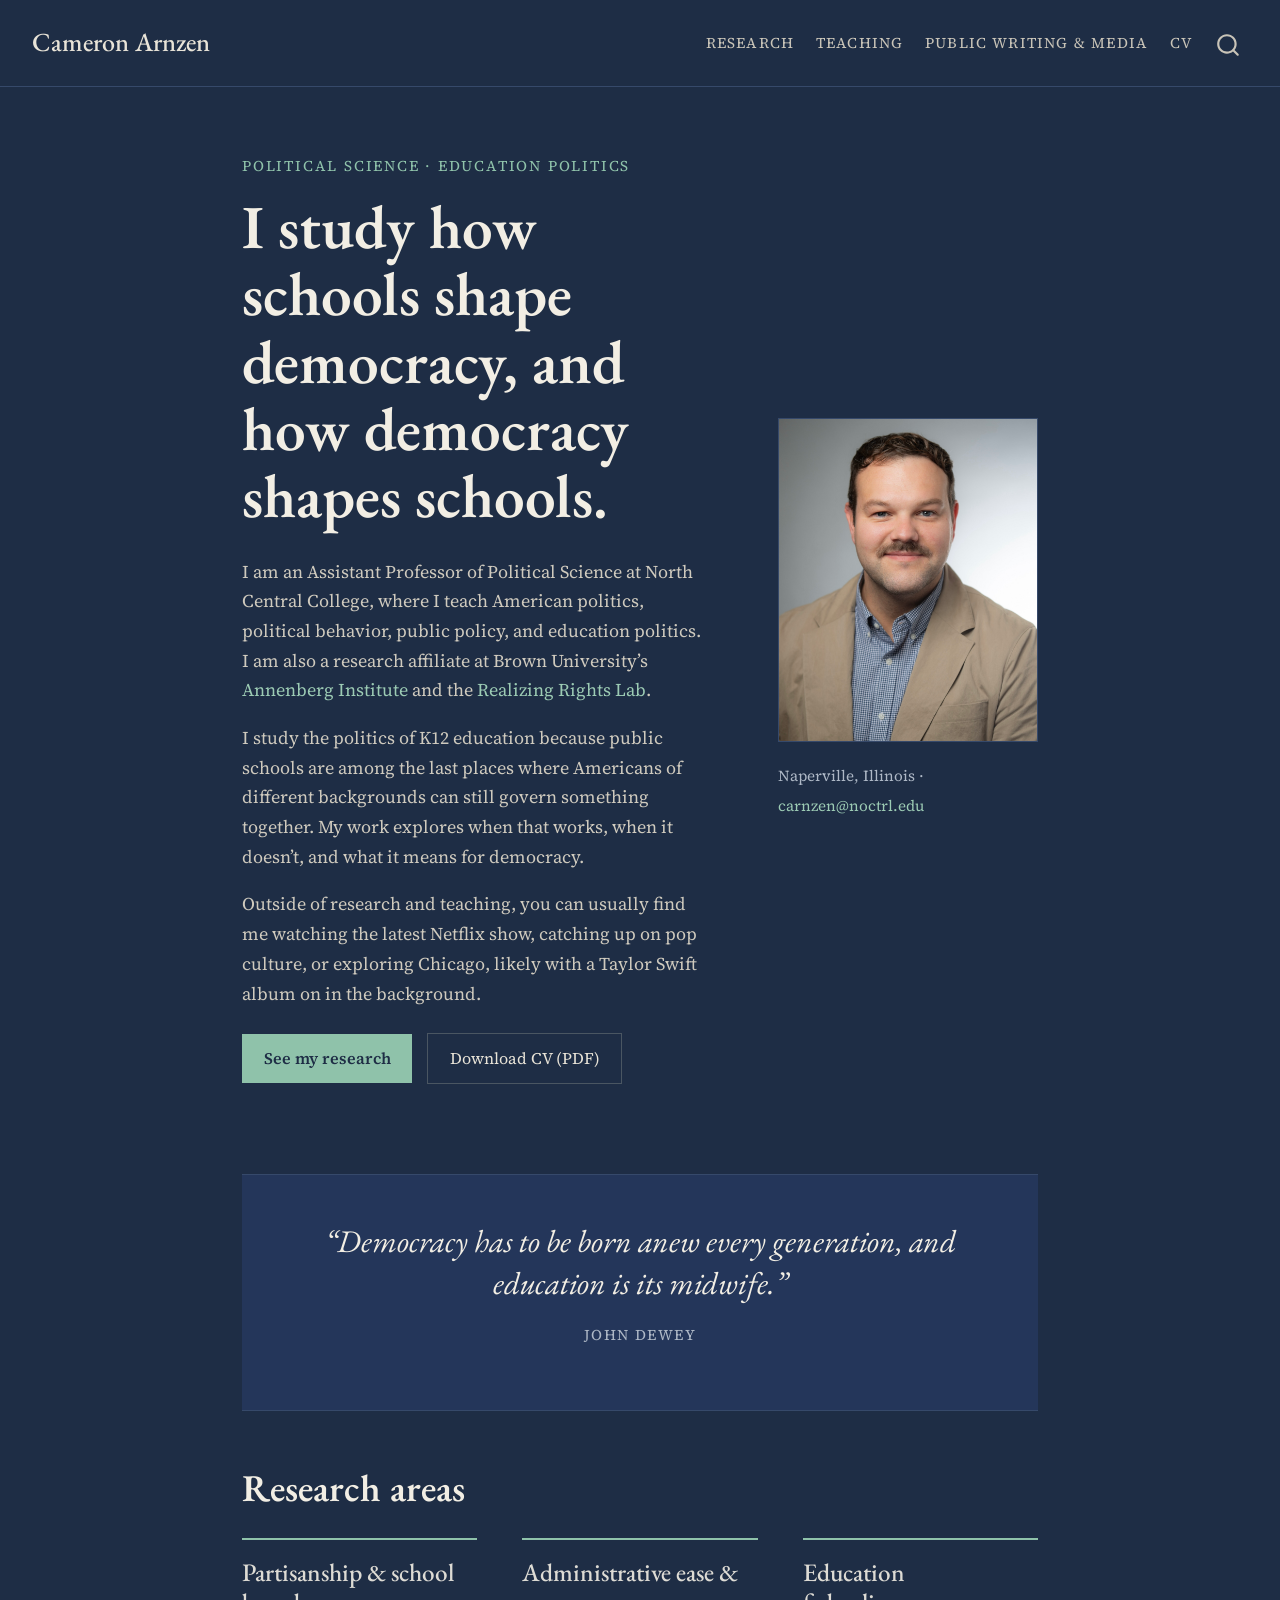
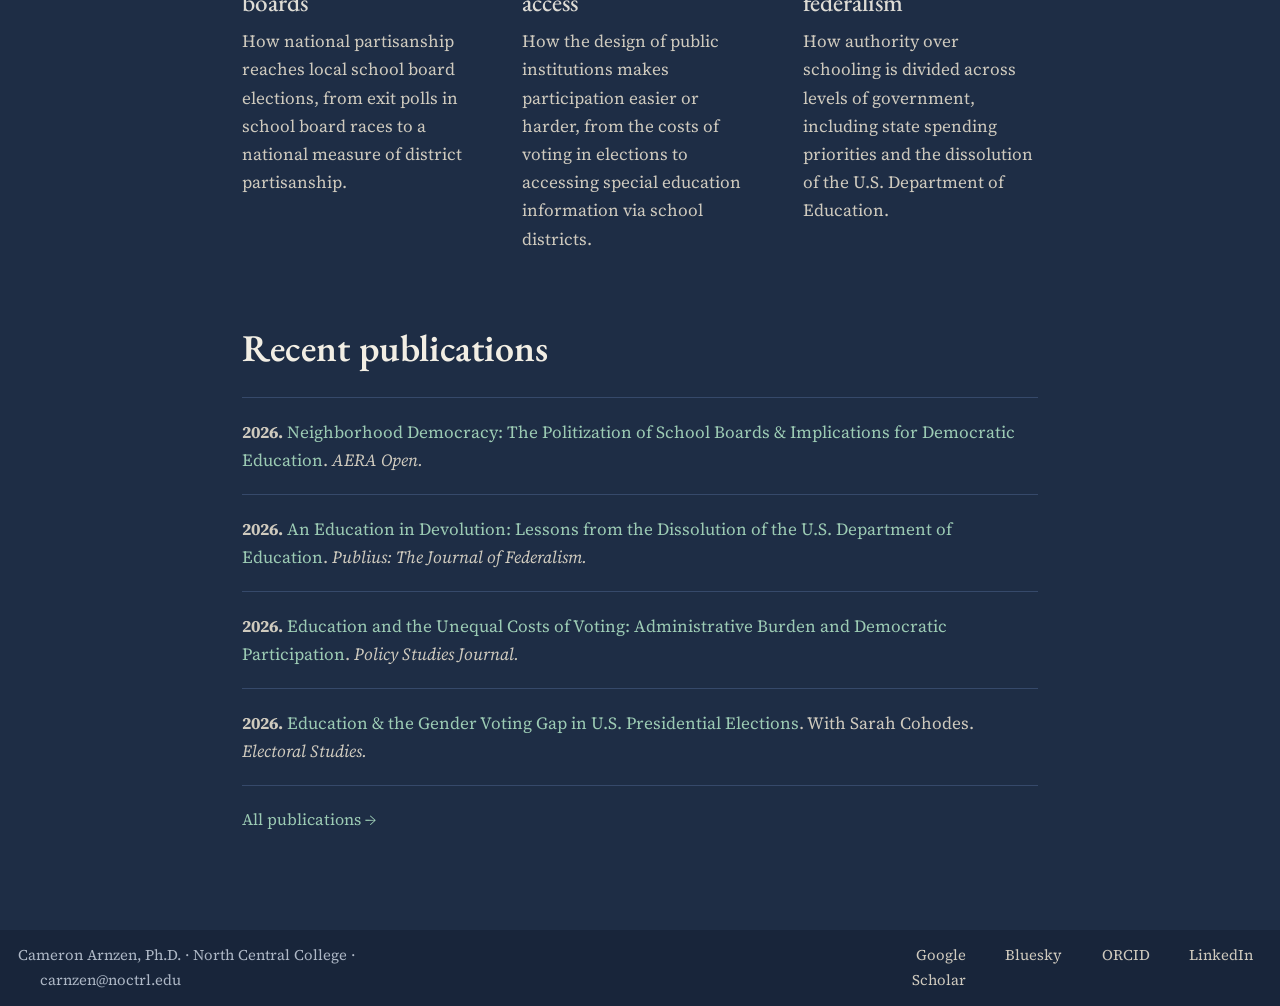
==== docs/index.html @ 10135591 "Initial commit" ====
<!DOCTYPE html>
<html xmlns="http://www.w3.org/1999/xhtml" lang="en" xml:lang="en"><head>

<meta charset="utf-8">
<meta name="generator" content="quarto-1.10.20">

<meta name="viewport" content="width=device-width, initial-scale=1.0, user-scalable=yes">


<title>Cameron Arnzen</title>
<style>
/* Default styles provided by pandoc.
** See https://pandoc.org/MANUAL.html#variables-for-html for config info.
*/
span.smallcaps{font-variant: small-caps;}
div.columns{display: flex; gap: 1.5em;}
div.column{flex: auto;}
@media screen {
div.columns{gap: min(4vw, 1.5em);}
div.column{overflow-x: auto;}
}
div.hanging-indent{margin-left: 1.5em; text-indent: -1.5em;}
ul.task-list{list-style: none;}
ul.task-list li input[type="checkbox"] {
  width: 0.8em;
  margin: 0 0.8em 0.2em -1em; /* quarto-specific, see https://github.com/quarto-dev/quarto-cli/issues/4556 */ 
  vertical-align: middle;
}
</style>


<script src="site_libs/quarto-nav/quarto-nav.js"></script>
<script src="site_libs/quarto-nav/headroom.min.js"></script>
<script src="site_libs/clipboard/clipboard.min.js"></script>
<script src="site_libs/quarto-search/autocomplete.umd.js"></script>
<script src="site_libs/quarto-search/fuse.min.js"></script>
<script src="site_libs/quarto-search/quarto-search.js"></script>
<meta name="quarto:offset" content="./">
<link href="./images/headshot.jpg" rel="icon" type="image/jpeg">
<script src="site_libs/quarto-html/quarto.js" type="module"></script>
<script src="site_libs/quarto-html/tabsets/tabsets.js" type="module"></script>
<script src="site_libs/quarto-html/popper.min.js"></script>
<script src="site_libs/quarto-html/tippy.umd.min.js"></script>
<script src="site_libs/quarto-html/anchor.min.js"></script>
<link href="site_libs/quarto-html/tippy.css" rel="stylesheet">
<link href="site_libs/quarto-html/quarto-syntax-highlighting-dark-0ae969d3293726db143f6e9eb89af930.css" rel="stylesheet" id="quarto-text-highlighting-styles">
<script src="site_libs/bootstrap/bootstrap.min.js"></script>
<link href="site_libs/bootstrap/bootstrap-icons.css" rel="stylesheet">
<link href="site_libs/bootstrap/bootstrap-71e6b22a8b577e23b99457ff74e073c6.min.css" rel="stylesheet" append-hash="true" id="quarto-bootstrap" data-mode="dark">
<script id="quarto-search-options" type="application/json">{
  "location": "navbar",
  "copy-button": false,
  "collapse-after": 3,
  "panel-placement": "end",
  "type": "overlay",
  "limit": 50,
  "keyboard-shortcut": [
    "f",
    "/",
    "s"
  ],
  "show-item-context": false,
  "language": {
    "search-no-results-text": "No results",
    "search-matching-documents-text": "matching documents",
    "search-copy-link-title": "Copy link to search",
    "search-hide-matches-text": "Hide additional matches",
    "search-more-match-text": "more match in this document",
    "search-more-matches-text": "more matches in this document",
    "search-clear-button-title": "Clear",
    "search-text-placeholder": "",
    "search-detached-cancel-button-title": "Cancel",
    "search-submit-button-title": "Submit",
    "search-label": "Search"
  }
}</script>
<style>html{ scroll-behavior: smooth; }</style>


</head>

<body class="nav-fixed fullcontent quarto-light">

<div id="quarto-search-results"></div>
  <header id="quarto-header" class="headroom fixed-top">
    <nav class="navbar navbar-expand-lg " data-bs-theme="dark">
      <div class="navbar-container container-fluid">
      <div class="navbar-brand-container mx-auto">
    <a class="navbar-brand" href="./index.html">
    <span class="navbar-title">Cameron Arnzen</span>
    </a>
  </div>
            <div id="quarto-search" class="" title="Search"></div>
          <button class="navbar-toggler" type="button" data-bs-toggle="collapse" data-bs-target="#navbarCollapse" aria-controls="navbarCollapse" role="menu" aria-expanded="false" aria-label="Toggle navigation" onclick="if (window.quartoToggleHeadroom) { window.quartoToggleHeadroom(); }">
  <span class="navbar-toggler-icon"></span>
</button>
          <div class="collapse navbar-collapse" id="navbarCollapse">
            <ul class="navbar-nav navbar-nav-scroll ms-auto">
  <li class="nav-item">
    <a class="nav-link" href="./research.html"> 
<span class="menu-text">Research</span></a>
  </li>  
  <li class="nav-item">
    <a class="nav-link" href="./teaching.html"> 
<span class="menu-text">Teaching</span></a>
  </li>  
  <li class="nav-item">
    <a class="nav-link" href="./media.html"> 
<span class="menu-text">Public Writing &amp; Media</span></a>
  </li>  
  <li class="nav-item">
    <a class="nav-link" href="./files/arnzen-cv.pdf" target="_blank"> 
<span class="menu-text">CV</span></a>
  </li>  
</ul>
          </div> <!-- /navcollapse -->
            <div class="quarto-navbar-tools">
</div>
      </div> <!-- /container-fluid -->
    </nav>
</header>
<!-- content -->
<div id="quarto-content" class="quarto-container page-columns page-rows-contents page-layout-article page-navbar">
<!-- sidebar -->
<!-- margin-sidebar -->
    
<!-- main -->
<main class="content" id="quarto-document-content"><header id="title-block-header" class="quarto-title-block"></header>




<div class="hero">
<div class="hero-text">
<div class="eyebrow">
<p>Political Science · Education Politics</p>
</div>
<section id="i-study-how-schools-shape-democracy-and-how-democracy-shapes-schools." class="level1 unnumbered unlisted">
<h1 class="unnumbered unlisted">I study how schools shape democracy, and how democracy shapes schools.</h1>
<p>I am an Assistant Professor of Political Science at North Central College, where I teach American politics, political behavior, public policy, and education politics. I am also a research affiliate at Brown University’s <a href="https://annenberg.brown.edu/">Annenberg Institute</a> and the <a href="https://home.watson.brown.edu/research/research-policy-labs/realizing-rights-lab">Realizing Rights Lab</a>.</p>
<p>I study the politics of K12 education because public schools are among the last places where Americans of different backgrounds can still govern something together. My work explores when that works, when it doesn’t, and what it means for democracy.</p>
<p>Outside of research and teaching, you can usually find me watching the latest Netflix show, catching up on pop culture, or exploring Chicago, likely with a Taylor Swift album on in the background.</p>
<p><a href="./research.html" class="btn-accent">See my research</a> <a href="files/arnzen-cv.pdf" class="btn-outline">Download CV (PDF)</a></p>
</section>
</div>
<div class="hero-photo">
<p><img src="images/headshot.jpg" class="img-fluid" alt="Cameron Arnzen"></p>
<p><span class="muted" style="font-size: 0.85rem">Naperville, Illinois · <a href="mailto:carnzen@noctrl.edu">carnzen@noctrl.edu</a></span></p>
</div>
</div>
<div class="quote-band">
<p><span class="quote">“Democracy has to be born anew every generation, and education is its midwife.”</span></p>
<p><span class="attribution">John Dewey</span></p>
</div>
<section id="research-areas" class="level2">
<h2 class="anchored" data-anchor-id="research-areas">Research areas</h2>
<div class="areas">
<section id="partisanship-school-boards" class="level3 area">
<h3 class="anchored" data-anchor-id="partisanship-school-boards">Partisanship &amp; school boards</h3>
<p>How national partisanship reaches local school board elections, from exit polls in school board races to a national measure of district partisanship.</p>
</section>
<section id="administrative-ease-access" class="level3 area">
<h3 class="anchored" data-anchor-id="administrative-ease-access">Administrative ease &amp; access</h3>
<p>How the design of public institutions makes participation easier or harder, from the costs of voting in elections to accessing special education information via school districts.</p>
</section>
<section id="education-federalism" class="level3 area">
<h3 class="anchored" data-anchor-id="education-federalism">Education federalism</h3>
<p>How authority over schooling is divided across levels of government, including state spending priorities and the dissolution of the U.S. Department of Education.</p>
</section>
</div>
</section>
<section id="recent-publications" class="level2">
<h2 class="anchored" data-anchor-id="recent-publications">Recent publications</h2>
<div class="pub-list">
<ul>
<li><strong>2026.</strong> <a href="https://academic.oup.com/publius/article-abstract/56/3/690/8710125">Neighborhood Democracy: The Politization of School Boards &amp; Implications for Democratic Education</a>. <em>AERA Open.</em></li>
<li><strong>2026.</strong> <a href="https://academic.oup.com/publius/article-abstract/56/3/690/8710125">An Education in Devolution: Lessons from the Dissolution of the U.S. Department of Education</a>. <em>Publius: The Journal of Federalism.</em></li>
<li><strong>2026.</strong> <a href="https://onlinelibrary.wiley.com/doi/abs/10.1111/psj.70106">Education and the Unequal Costs of Voting: Administrative Burden and Democratic Participation</a>. <em>Policy Studies Journal.</em></li>
<li><strong>2026.</strong> <a href="https://www.sciencedirect.com/science/article/pii/S0261379426000703">Education &amp; the Gender Voting Gap in U.S. Presidential Elections</a>. With Sarah Cohodes. <em>Electoral Studies.</em></li>
</ul>
</div>
<p><a href="./research.html" class="see-all">All publications →</a></p>


</section>

</main> <!-- /main -->
<script id="quarto-html-after-body" type="application/javascript">
  window.document.addEventListener("DOMContentLoaded", function (event) {
    const icon = "";
    const anchorJS = new window.AnchorJS();
    anchorJS.options = {
      placement: 'right',
      icon: icon
    };
    anchorJS.add('.anchored');
    const isCodeAnnotation = (el) => {
      for (const clz of el.classList) {
        if (clz.startsWith('code-annotation-')) {                     
          return true;
        }
      }
      return false;
    }
    const onCopySuccess = function(e) {
      // button target
      const button = e.trigger;
      // don't keep focus
      button.blur();
      // flash "checked"
      button.classList.add('code-copy-button-checked');
      var currentTitle = button.getAttribute("title");
      button.setAttribute("title", "Copied!");
      let tooltip;
      if (window.bootstrap) {
        button.setAttribute("data-bs-toggle", "tooltip");
        button.setAttribute("data-bs-placement", "left");
        button.setAttribute("data-bs-title", "Copied!");
        tooltip = new bootstrap.Tooltip(button, 
          { trigger: "manual", 
            customClass: "code-copy-button-tooltip",
            offset: [0, -8]});
        tooltip.show();    
      }
      setTimeout(function() {
        if (tooltip) {
          tooltip.hide();
          button.removeAttribute("data-bs-title");
          button.removeAttribute("data-bs-toggle");
          button.removeAttribute("data-bs-placement");
        }
        button.setAttribute("title", currentTitle);
        button.classList.remove('code-copy-button-checked');
      }, 1000);
      // clear code selection
      e.clearSelection();
    }
    const getTextToCopy = function(trigger) {
      const outerScaffold = trigger.parentElement.cloneNode(true);
      const codeEl = outerScaffold.querySelector('code');
      for (const childEl of codeEl.children) {
        if (isCodeAnnotation(childEl)) {
          childEl.remove();
        }
      }
      return codeEl.innerText;
    }
    const clipboard = new window.ClipboardJS('.code-copy-button:not([data-in-quarto-modal])', {
      text: getTextToCopy
    });
    clipboard.on('success', onCopySuccess);
    if (window.document.getElementById('quarto-embedded-source-code-modal')) {
      const clipboardModal = new window.ClipboardJS('.code-copy-button[data-in-quarto-modal]', {
        text: getTextToCopy,
        container: window.document.getElementById('quarto-embedded-source-code-modal')
      });
      clipboardModal.on('success', onCopySuccess);
    }
      var localhostRegex = new RegExp(/^(?:http|https):\/\/localhost\:?[0-9]*\//);
      var mailtoRegex = new RegExp(/^mailto:/);
        var filterRegex = new RegExp("https:\/\/www\.cameronarnzen\.com");
      var isInternal = (href) => {
          return filterRegex.test(href) || localhostRegex.test(href) || mailtoRegex.test(href);
      }
      // Inspect non-navigation links and adorn them if external
     var links = window.document.querySelectorAll('a[href]:not(.nav-link):not(.navbar-brand):not(.toc-action):not(.sidebar-link):not(.sidebar-item-toggle):not(.pagination-link):not(.no-external):not([aria-hidden]):not(.dropdown-item):not(.quarto-navigation-tool):not(.about-link)');
      for (var i=0; i<links.length; i++) {
        const link = links[i];
        if (!isInternal(link.href)) {
          // undo the damage that might have been done by quarto-nav.js in the case of
          // links that we want to consider external
          if (link.dataset.originalHref !== undefined) {
            link.href = link.dataset.originalHref;
          }
            // target, if specified
            link.setAttribute("target", "_blank");
            if (link.getAttribute("rel") === null) {
              link.setAttribute("rel", "noopener");
            }
        }
      }
    function tippyHover(el, contentFn, onTriggerFn, onUntriggerFn) {
      const config = {
        allowHTML: true,
        maxWidth: 500,
        delay: 100,
        arrow: false,
        appendTo: function(el) {
            return el.parentElement;
        },
        interactive: true,
        interactiveBorder: 10,
        theme: 'quarto',
        placement: 'bottom-start',
      };
      if (contentFn) {
        config.content = contentFn;
      }
      if (onTriggerFn) {
        config.onTrigger = onTriggerFn;
      }
      if (onUntriggerFn) {
        config.onUntrigger = onUntriggerFn;
      }
      window.tippy(el, config); 
    }
    const noterefs = window.document.querySelectorAll('a[role="doc-noteref"]');
    for (var i=0; i<noterefs.length; i++) {
      const ref = noterefs[i];
      tippyHover(ref, function() {
        // use id or data attribute instead here
        let href = ref.getAttribute('data-footnote-href') || ref.getAttribute('href');
        try { href = new URL(href).hash; } catch {}
        const id = href.replace(/^#\/?/, "");
        const note = window.document.getElementById(id);
        if (note) {
          return note.innerHTML;
        } else {
          return "";
        }
      });
    }
    const xrefs = window.document.querySelectorAll('a.quarto-xref');
    const processXRef = (id, note) => {
      // Strip column container classes
      const stripColumnClz = (el) => {
        el.classList.remove("page-full", "page-columns");
        if (el.children) {
          for (const child of el.children) {
            stripColumnClz(child);
          }
        }
      }
      stripColumnClz(note)
      if (id === null || id.startsWith('sec-')) {
        // Special case sections, only their first couple elements
        const container = document.createElement("div");
        if (note.children && note.children.length > 2) {
          container.appendChild(note.children[0].cloneNode(true));
          for (let i = 1; i < note.children.length; i++) {
            const child = note.children[i];
            if (child.tagName === "P" && child.innerText === "") {
              continue;
            } else {
              container.appendChild(child.cloneNode(true));
              break;
            }
          }
          if (window.Quarto?.typesetMath) {
            window.Quarto.typesetMath(container);
          }
          return container.innerHTML
        } else {
          if (window.Quarto?.typesetMath) {
            window.Quarto.typesetMath(note);
          }
          return note.innerHTML;
        }
      } else {
        // Remove any anchor links if they are present
        const anchorLink = note.querySelector('a.anchorjs-link');
        if (anchorLink) {
          anchorLink.remove();
        }
        if (window.Quarto?.typesetMath) {
          window.Quarto.typesetMath(note);
        }
        if (note.classList.contains("callout")) {
          return note.outerHTML;
        } else {
          return note.innerHTML;
        }
      }
    }
    for (var i=0; i<xrefs.length; i++) {
      const xref = xrefs[i];
      tippyHover(xref, undefined, function(instance) {
        instance.disable();
        let url = xref.getAttribute('href');
        let hash = undefined; 
        if (url.startsWith('#')) {
          hash = url;
        } else {
          try { hash = new URL(url).hash; } catch {}
        }
        if (hash) {
          const id = hash.replace(/^#\/?/, "");
          const note = window.document.getElementById(id);
          if (note !== null) {
            try {
              const html = processXRef(id, note.cloneNode(true));
              instance.setContent(html);
            } finally {
              instance.enable();
              instance.show();
            }
          } else {
            // See if we can fetch this
            fetch(url.split('#')[0])
            .then(res => res.text())
            .then(html => {
              const parser = new DOMParser();
              const htmlDoc = parser.parseFromString(html, "text/html");
              const note = htmlDoc.getElementById(id);
              if (note !== null) {
                const html = processXRef(id, note);
                instance.setContent(html);
              } 
            }).finally(() => {
              instance.enable();
              instance.show();
            });
          }
        } else {
          // See if we can fetch a full url (with no hash to target)
          // This is a special case and we should probably do some content thinning / targeting
          fetch(url)
          .then(res => res.text())
          .then(html => {
            const parser = new DOMParser();
            const htmlDoc = parser.parseFromString(html, "text/html");
            const note = htmlDoc.querySelector('main.content');
            if (note !== null) {
              // This should only happen for chapter cross references
              // (since there is no id in the URL)
              // remove the first header
              if (note.children.length > 0 && note.children[0].tagName === "HEADER") {
                note.children[0].remove();
              }
              const html = processXRef(null, note);
              instance.setContent(html);
            } 
          }).finally(() => {
            instance.enable();
            instance.show();
          });
        }
      }, function(instance) {
      });
    }
        let selectedAnnoteEl;
        const selectorForAnnotation = ( cell, annotation) => {
          let cellAttr = 'data-code-cell="' + cell + '"';
          let lineAttr = 'data-code-annotation="' +  annotation + '"';
          const selector = 'span[' + cellAttr + '][' + lineAttr + ']';
          return selector;
        }
        const selectCodeLines = (annoteEl) => {
          const doc = window.document;
          const targetCell = annoteEl.getAttribute("data-target-cell");
          const targetAnnotation = annoteEl.getAttribute("data-target-annotation");
          const annoteSpan = window.document.querySelector(selectorForAnnotation(targetCell, targetAnnotation));
          const lines = annoteSpan.getAttribute("data-code-lines").split(",");
          const lineIds = lines.map((line) => {
            return targetCell + "-" + line;
          })
          let top = null;
          let height = null;
          let parent = null;
          if (lineIds.length > 0) {
              //compute the position of the single el (top and bottom and make a div)
              const el = window.document.getElementById(lineIds[0]);
              top = el.offsetTop;
              height = el.offsetHeight;
              parent = el.parentElement.parentElement;
            if (lineIds.length > 1) {
              const lastEl = window.document.getElementById(lineIds[lineIds.length - 1]);
              const bottom = lastEl.offsetTop + lastEl.offsetHeight;
              height = bottom - top;
            }
            if (top !== null && height !== null && parent !== null) {
              // cook up a div (if necessary) and position it 
              let div = window.document.getElementById("code-annotation-line-highlight");
              if (div === null) {
                div = window.document.createElement("div");
                div.setAttribute("id", "code-annotation-line-highlight");
                div.style.position = 'absolute';
                parent.appendChild(div);
              }
              div.style.top = top - 2 + "px";
              div.style.height = height + 4 + "px";
              div.style.left = 0;
              let gutterDiv = window.document.getElementById("code-annotation-line-highlight-gutter");
              if (gutterDiv === null) {
                gutterDiv = window.document.createElement("div");
                gutterDiv.setAttribute("id", "code-annotation-line-highlight-gutter");
                gutterDiv.style.position = 'absolute';
                const codeCell = window.document.getElementById(targetCell);
                const gutter = codeCell.querySelector('.code-annotation-gutter');
                gutter.appendChild(gutterDiv);
              }
              gutterDiv.style.top = top - 2 + "px";
              gutterDiv.style.height = height + 4 + "px";
            }
            selectedAnnoteEl = annoteEl;
          }
        };
        const unselectCodeLines = () => {
          const elementsIds = ["code-annotation-line-highlight", "code-annotation-line-highlight-gutter"];
          elementsIds.forEach((elId) => {
            const div = window.document.getElementById(elId);
            if (div) {
              div.remove();
            }
          });
          selectedAnnoteEl = undefined;
        };
          // Handle positioning of the toggle
      window.addEventListener(
        "resize",
        throttle(() => {
          elRect = undefined;
          if (selectedAnnoteEl) {
            selectCodeLines(selectedAnnoteEl);
          }
        }, 10)
      );
      function throttle(fn, ms) {
      let throttle = false;
      let timer;
        return (...args) => {
          if(!throttle) { // first call gets through
              fn.apply(this, args);
              throttle = true;
          } else { // all the others get throttled
              if(timer) clearTimeout(timer); // cancel #2
              timer = setTimeout(() => {
                fn.apply(this, args);
                timer = throttle = false;
              }, ms);
          }
        };
      }
        // Attach click handler to the DT
        const annoteDls = window.document.querySelectorAll('dt[data-target-cell]');
        for (const annoteDlNode of annoteDls) {
          annoteDlNode.addEventListener('click', (event) => {
            const clickedEl = event.target;
            if (clickedEl !== selectedAnnoteEl) {
              unselectCodeLines();
              const activeEl = window.document.querySelector('dt[data-target-cell].code-annotation-active');
              if (activeEl) {
                activeEl.classList.remove('code-annotation-active');
              }
              selectCodeLines(clickedEl);
              clickedEl.classList.add('code-annotation-active');
            } else {
              // Unselect the line
              unselectCodeLines();
              clickedEl.classList.remove('code-annotation-active');
            }
          });
        }
    const findCites = (el) => {
      const parentEl = el.parentElement;
      if (parentEl) {
        const cites = parentEl.dataset.cites;
        if (cites) {
          return {
            el,
            cites: cites.split(' ')
          };
        } else {
          return findCites(el.parentElement)
        }
      } else {
        return undefined;
      }
    };
    var bibliorefs = window.document.querySelectorAll('a[role="doc-biblioref"]');
    for (var i=0; i<bibliorefs.length; i++) {
      const ref = bibliorefs[i];
      const citeInfo = findCites(ref);
      if (citeInfo) {
        tippyHover(citeInfo.el, function() {
          var popup = window.document.createElement('div');
          citeInfo.cites.forEach(function(cite) {
            var citeDiv = window.document.createElement('div');
            citeDiv.classList.add('hanging-indent');
            citeDiv.classList.add('csl-entry');
            var biblioDiv = window.document.getElementById('ref-' + cite);
            if (biblioDiv) {
              citeDiv.innerHTML = biblioDiv.innerHTML;
            }
            popup.appendChild(citeDiv);
          });
          return popup.innerHTML;
        });
      }
    }
  });
  </script>
</div> <!-- /content -->
<footer class="footer">
  <div class="nav-footer">
    <div class="nav-footer-left">
<p>Cameron Arnzen, Ph.D.&nbsp;· North Central College · <a href="mailto:carnzen@noctrl.edu">carnzen@noctrl.edu</a></p>
</div>   
    <div class="nav-footer-center">
      &nbsp;
    </div>
    <div class="nav-footer-right">
      <ul class="footer-items list-unstyled">
    <li class="nav-item">
    <a class="nav-link" href="https://scholar.google.com/citations?user=Y6XLwqYAAAAJ&amp;hl=en">
<p>Google Scholar</p>
</a>
  </li>  
    <li class="nav-item">
    <a class="nav-link" href="https://bsky.app/profile/camarnzen.bsky.social">
<p>Bluesky</p>
</a>
  </li>  
    <li class="nav-item">
    <a class="nav-link" href="https://orcid.org/0000-0001-9076-2655">
<p>ORCID</p>
</a>
  </li>  
    <li class="nav-item">
    <a class="nav-link" href="https://www.linkedin.com/in/cameron-arnzen/">
<p>LinkedIn</p>
</a>
  </li>  
</ul>
    </div>
  </div>
</footer>




<script src="site_libs/quarto-html/zenscroll-min.js"></script>
</body></html>
---- docs/site_libs/quarto-html/tippy.css ----
.tippy-box[data-animation=fade][data-state=hidden]{opacity:0}[data-tippy-root]{max-width:calc(100vw - 10px)}.tippy-box{position:relative;background-color:#333;color:#fff;border-radius:4px;font-size:14px;line-height:1.4;white-space:normal;outline:0;transition-property:transform,visibility,opacity}.tippy-box[data-placement^=top]>.tippy-arrow{bottom:0}.tippy-box[data-placement^=top]>.tippy-arrow:before{bottom:-7px;left:0;border-width:8px 8px 0;border-top-color:initial;transform-origin:center top}.tippy-box[data-placement^=bottom]>.tippy-arrow{top:0}.tippy-box[data-placement^=bottom]>.tippy-arrow:before{top:-7px;left:0;border-width:0 8px 8px;border-bottom-color:initial;transform-origin:center bottom}.tippy-box[data-placement^=left]>.tippy-arrow{right:0}.tippy-box[data-placement^=left]>.tippy-arrow:before{border-width:8px 0 8px 8px;border-left-color:initial;right:-7px;transform-origin:center left}.tippy-box[data-placement^=right]>.tippy-arrow{left:0}.tippy-box[data-placement^=right]>.tippy-arrow:before{left:-7px;border-width:8px 8px 8px 0;border-right-color:initial;transform-origin:center right}.tippy-box[data-inertia][data-state=visible]{transition-timing-function:cubic-bezier(.54,1.5,.38,1.11)}.tippy-arrow{width:16px;height:16px;color:#333}.tippy-arrow:before{content:"";position:absolute;border-color:transparent;border-style:solid}.tippy-content{position:relative;padding:5px 9px;z-index:1}
---- docs/site_libs/quarto-html/quarto-syntax-highlighting-dark-0ae969d3293726db143f6e9eb89af930.css ----
/* quarto syntax highlight colors */
:root {
  --quarto-hl-al-color: #f07178;
  --quarto-hl-an-color: #d4d0ab;
  --quarto-hl-at-color: #00e0e0;
  --quarto-hl-bn-color: #d4d0ab;
  --quarto-hl-bu-color: #abe338;
  --quarto-hl-ch-color: #abe338;
  --quarto-hl-co-color: #f8f8f2;
  --quarto-hl-cv-color: #ffd700;
  --quarto-hl-cn-color: #ffd700;
  --quarto-hl-cf-color: #ffa07a;
  --quarto-hl-dt-color: #ffa07a;
  --quarto-hl-dv-color: #d4d0ab;
  --quarto-hl-do-color: #f8f8f2;
  --quarto-hl-er-color: #f07178;
  --quarto-hl-ex-color: #00e0e0;
  --quarto-hl-fl-color: #d4d0ab;
  --quarto-hl-fu-color: #ffa07a;
  --quarto-hl-im-color: #abe338;
  --quarto-hl-in-color: #d4d0ab;
  --quarto-hl-kw-color: #ffa07a;
  --quarto-hl-op-color: #ffa07a;
  --quarto-hl-ot-color: #00e0e0;
  --quarto-hl-pp-color: #dcc6e0;
  --quarto-hl-re-color: #00e0e0;
  --quarto-hl-sc-color: #abe338;
  --quarto-hl-ss-color: #abe338;
  --quarto-hl-st-color: #abe338;
  --quarto-hl-va-color: #00e0e0;
  --quarto-hl-vs-color: #abe338;
  --quarto-hl-wa-color: #dcc6e0;
}

/* other quarto variables */
:root {
  --quarto-font-monospace: SFMono-Regular, Menlo, Monaco, Consolas, "Liberation Mono", "Courier New", monospace;
}

/* syntax highlight based on Pandoc's rules */
pre > code.sourceCode > span {
  color: #f8f8f2;
}

code.sourceCode > span {
  color: #f8f8f2;
}

div.sourceCode,
div.sourceCode pre.sourceCode {
  color: #f8f8f2;
}

/* Normal */
code span {
  color: #f8f8f2;
}

/* Alert */
code span.al {
  color: #f07178;
}

/* Annotation */
code span.an {
  color: #d4d0ab;
}

/* Attribute */
code span.at {
  color: #00e0e0;
}

/* BaseN */
code span.bn {
  color: #d4d0ab;
}

/* BuiltIn */
code span.bu {
  color: #abe338;
}

/* ControlFlow */
code span.cf {
  font-weight: bold;
  color: #ffa07a;
}

/* Char */
code span.ch {
  color: #abe338;
}

/* Constant */
code span.cn {
  color: #ffd700;
}

/* Comment */
code span.co {
  font-style: italic;
  color: #f8f8f2;
}

/* CommentVar */
code span.cv {
  color: #ffd700;
}

/* Documentation */
code span.do {
  color: #f8f8f2;
}

/* DataType */
code span.dt {
  color: #ffa07a;
}

/* DecVal */
code span.dv {
  color: #d4d0ab;
}

/* Error */
code span.er {
  color: #f07178;
  text-decoration: underline;
}

/* Extension */
code span.ex {
  font-weight: bold;
  color: #00e0e0;
}

/* Float */
code span.fl {
  color: #d4d0ab;
}

/* Function */
code span.fu {
  color: #ffa07a;
}

/* Import */
code span.im {
  color: #abe338;
}

/* Information */
code span.in {
  color: #d4d0ab;
}

/* Keyword */
code span.kw {
  font-weight: bold;
  color: #ffa07a;
}

/* Operator */
code span.op {
  color: #ffa07a;
}

/* Other */
code span.ot {
  color: #00e0e0;
}

/* Preprocessor */
code span.pp {
  color: #dcc6e0;
}

/* RegionMarker */
code span.re {
  background-color: #f8f8f2;
  color: #00e0e0;
}

/* SpecialChar */
code span.sc {
  color: #abe338;
}

/* SpecialString */
code span.ss {
  color: #abe338;
}

/* String */
code span.st {
  color: #abe338;
}

/* Variable */
code span.va {
  color: #00e0e0;
}

/* VerbatimString */
code span.vs {
  color: #abe338;
}

/* Warning */
code span.wa {
  color: #dcc6e0;
}

.prevent-inlining {
  content: "</";
}

/*# sourceMappingURL=84910969ad8899fa0525f9d276a92ad7.css.map */
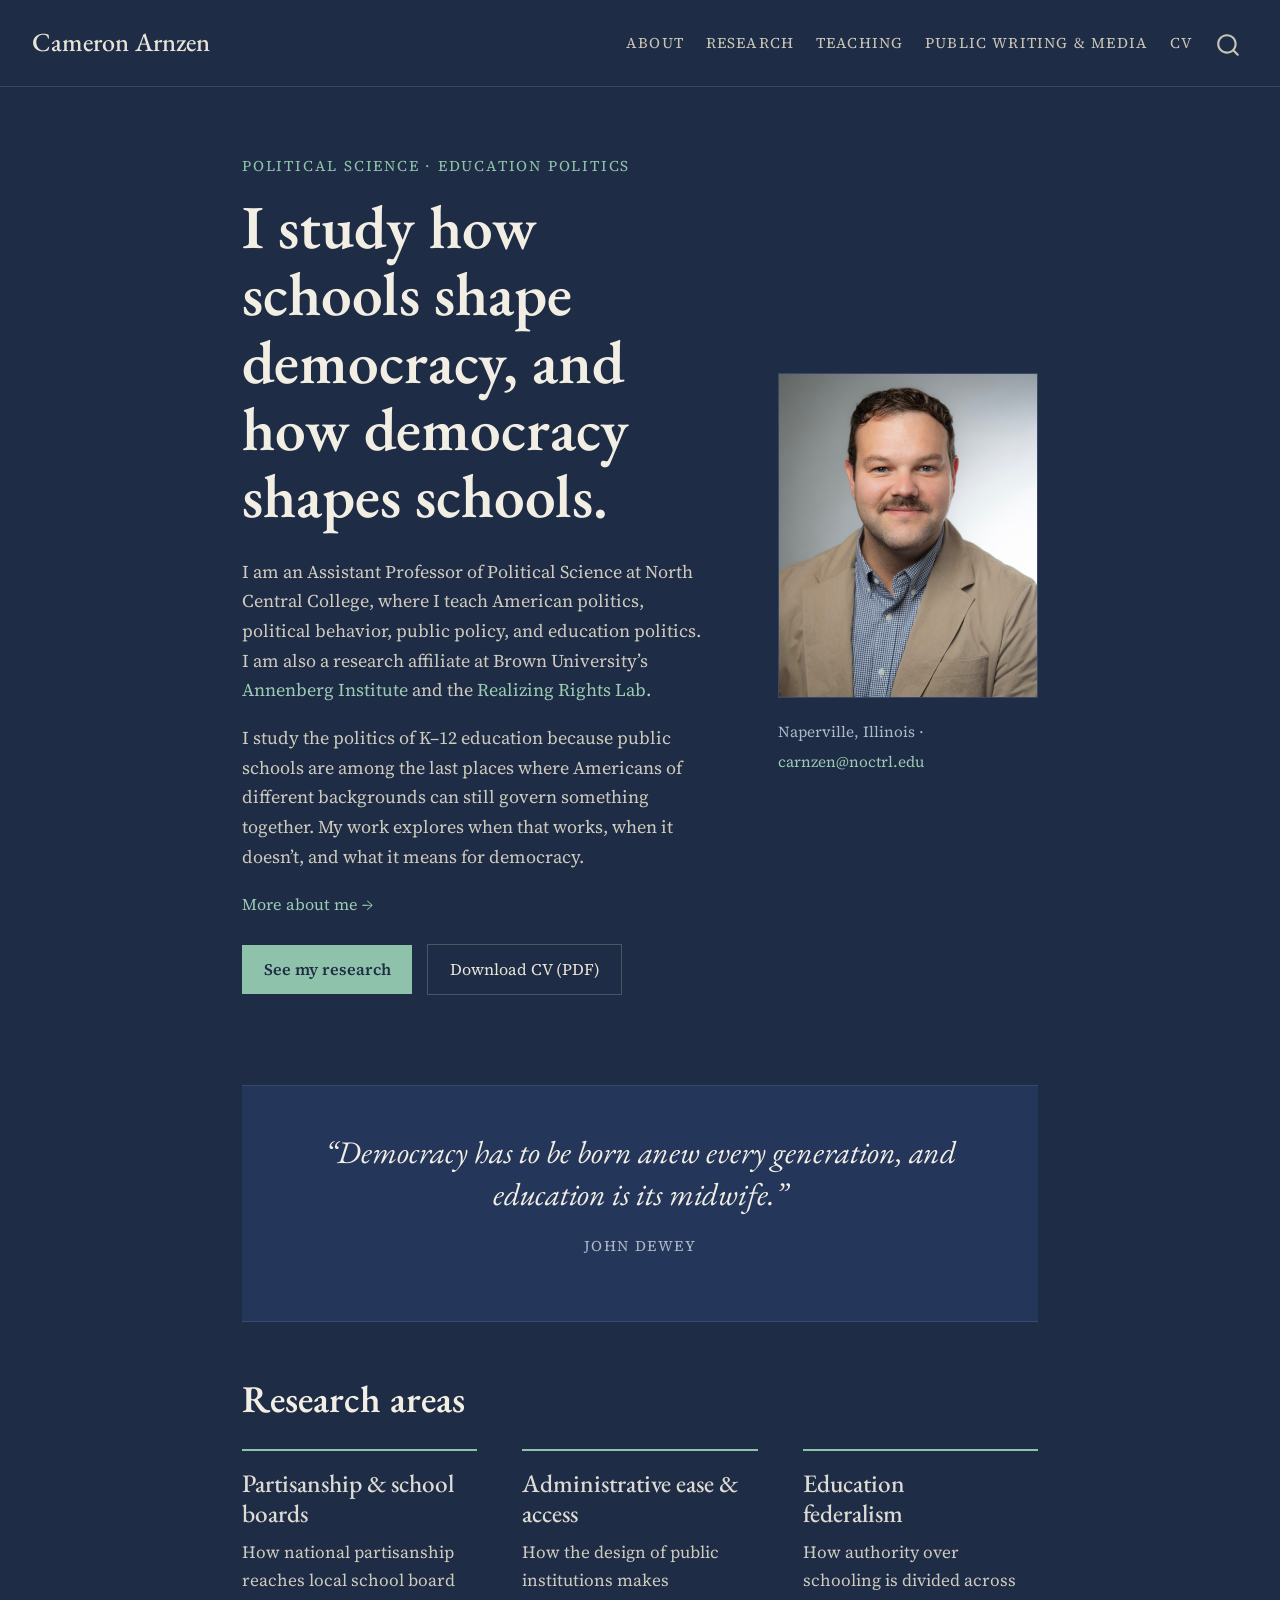
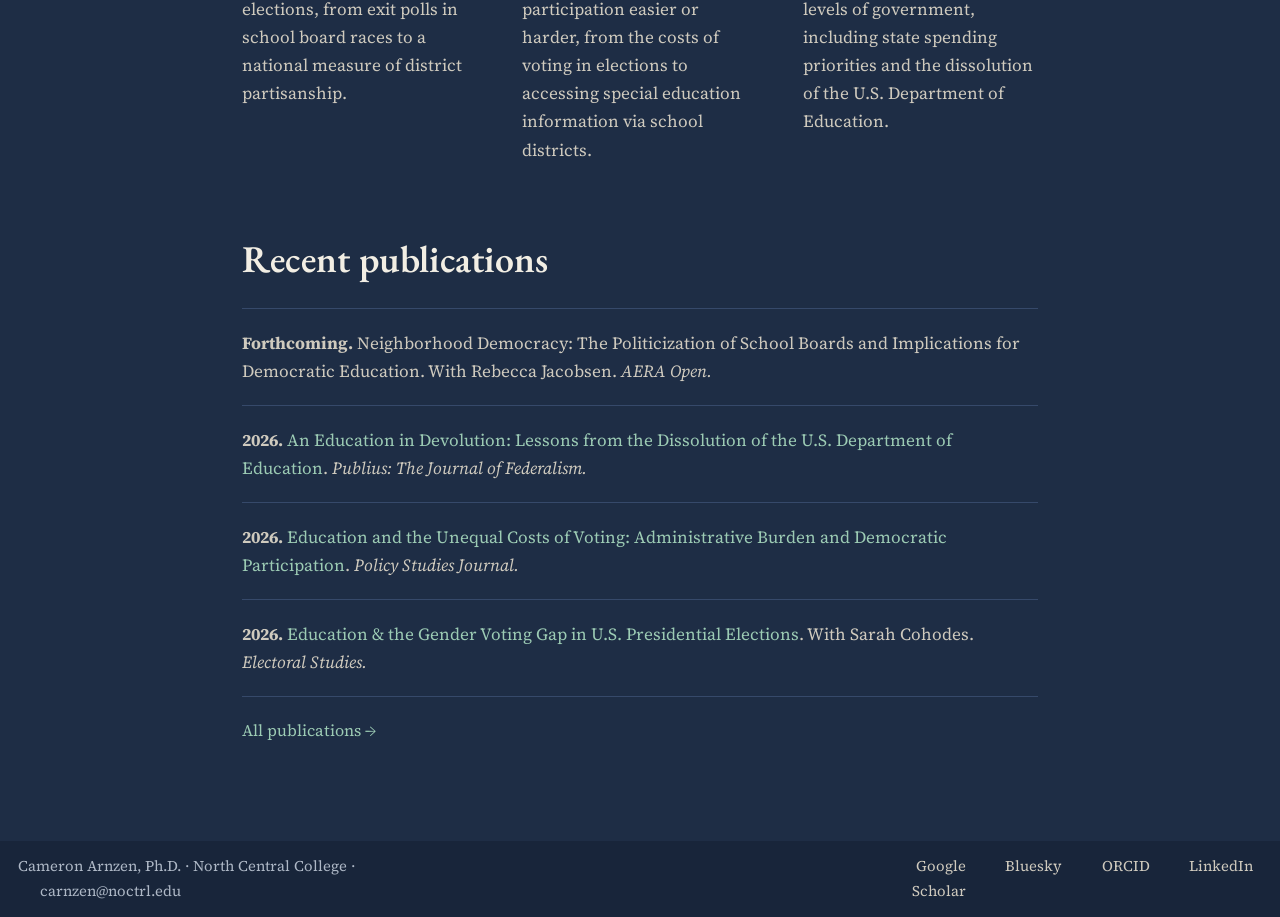
==== commit 1bf6b6a2: "Move photo update into place" ====
--- a/docs/index.html
+++ b/docs/index.html
@@ -46,7 +46,10 @@
 <link href="site_libs/quarto-html/quarto-syntax-highlighting-dark-0ae969d3293726db143f6e9eb89af930.css" rel="stylesheet" id="quarto-text-highlighting-styles">
 <script src="site_libs/bootstrap/bootstrap.min.js"></script>
 <link href="site_libs/bootstrap/bootstrap-icons.css" rel="stylesheet">
-<link href="site_libs/bootstrap/bootstrap-71e6b22a8b577e23b99457ff74e073c6.min.css" rel="stylesheet" append-hash="true" id="quarto-bootstrap" data-mode="dark">
+<link href="site_libs/bootstrap/bootstrap-bcdbeab6be72b3ba2385ef0e47538c5f.min.css" rel="stylesheet" append-hash="true" id="quarto-bootstrap" data-mode="dark">
+<script src="site_libs/quarto-contrib/glightbox/glightbox.min.js"></script>
+<link href="site_libs/quarto-contrib/glightbox/glightbox.min.css" rel="stylesheet">
+<link href="site_libs/quarto-contrib/glightbox/lightbox.css" rel="stylesheet">
 <script id="quarto-search-options" type="application/json">{
   "location": "navbar",
   "copy-button": false,
@@ -97,6 +100,10 @@
           <div class="collapse navbar-collapse" id="navbarCollapse">
             <ul class="navbar-nav navbar-nav-scroll ms-auto">
   <li class="nav-item">
+    <a class="nav-link" href="./about.html"> 
+<span class="menu-text">About</span></a>
+  </li>  
+  <li class="nav-item">
     <a class="nav-link" href="./research.html"> 
 <span class="menu-text">Research</span></a>
   </li>  
@@ -138,13 +145,13 @@
 <section id="i-study-how-schools-shape-democracy-and-how-democracy-shapes-schools." class="level1 unnumbered unlisted">
 <h1 class="unnumbered unlisted">I study how schools shape democracy, and how democracy shapes schools.</h1>
 <p>I am an Assistant Professor of Political Science at North Central College, where I teach American politics, political behavior, public policy, and education politics. I am also a research affiliate at Brown University’s <a href="https://annenberg.brown.edu/">Annenberg Institute</a> and the <a href="https://home.watson.brown.edu/research/research-policy-labs/realizing-rights-lab">Realizing Rights Lab</a>.</p>
-<p>I study the politics of K12 education because public schools are among the last places where Americans of different backgrounds can still govern something together. My work explores when that works, when it doesn’t, and what it means for democracy.</p>
-<p>Outside of research and teaching, you can usually find me watching the latest Netflix show, catching up on pop culture, or exploring Chicago, likely with a Taylor Swift album on in the background.</p>
+<p>I study the politics of K–12 education because public schools are among the last places where Americans of different backgrounds can still govern something together. My work explores when that works, when it doesn’t, and what it means for democracy.</p>
+<p><a href="./about.html" class="see-all">More about me →</a></p>
 <p><a href="./research.html" class="btn-accent">See my research</a> <a href="files/arnzen-cv.pdf" class="btn-outline">Download CV (PDF)</a></p>
 </section>
 </div>
 <div class="hero-photo">
-<p><img src="images/headshot.jpg" class="img-fluid" alt="Cameron Arnzen"></p>
+<p><a href="images/headshot.jpg" class="lightbox" data-gallery="quarto-lightbox-gallery-1"><img src="images/headshot.jpg" class="img-fluid" alt="Cameron Arnzen"></a></p>
 <p><span class="muted" style="font-size: 0.85rem">Naperville, Illinois · <a href="mailto:carnzen@noctrl.edu">carnzen@noctrl.edu</a></span></p>
 </div>
 </div>
@@ -173,7 +180,7 @@
 <h2 class="anchored" data-anchor-id="recent-publications">Recent publications</h2>
 <div class="pub-list">
 <ul>
-<li><strong>2026.</strong> <a href="https://academic.oup.com/publius/article-abstract/56/3/690/8710125">Neighborhood Democracy: The Politization of School Boards &amp; Implications for Democratic Education</a>. <em>AERA Open.</em></li>
+<li><strong>Forthcoming.</strong> Neighborhood Democracy: The Politicization of School Boards and Implications for Democratic Education. With Rebecca Jacobsen. <em>AERA Open.</em></li>
 <li><strong>2026.</strong> <a href="https://academic.oup.com/publius/article-abstract/56/3/690/8710125">An Education in Devolution: Lessons from the Dissolution of the U.S. Department of Education</a>. <em>Publius: The Journal of Federalism.</em></li>
 <li><strong>2026.</strong> <a href="https://onlinelibrary.wiley.com/doi/abs/10.1111/psj.70106">Education and the Unequal Costs of Voting: Administrative Burden and Democratic Participation</a>. <em>Policy Studies Journal.</em></li>
 <li><strong>2026.</strong> <a href="https://www.sciencedirect.com/science/article/pii/S0261379426000703">Education &amp; the Gender Voting Gap in U.S. Presidential Elections</a>. With Sarah Cohodes. <em>Electoral Studies.</em></li>
@@ -625,6 +632,38 @@
     </div>
   </div>
 </footer>
+<script>var lightboxQuarto = GLightbox({"closeEffect":"zoom","descPosition":"bottom","loop":false,"openEffect":"zoom","selector":".lightbox"});
+(function() {
+  let previousOnload = window.onload;
+  window.onload = () => {
+    if (previousOnload) {
+      previousOnload();
+    }
+    lightboxQuarto.on('slide_before_load', (data) => {
+      const { slideIndex, slideNode, slideConfig, player, trigger } = data;
+      const href = trigger.getAttribute('href');
+      if (href !== null) {
+        const imgEl = window.document.querySelector(`a[href="${href}"] img`);
+        if (imgEl !== null) {
+          const srcAttr = imgEl.getAttribute("src");
+          if (srcAttr && srcAttr.startsWith("data:")) {
+            slideConfig.href = srcAttr;
+          }
+        }
+      } 
+    });
+  
+    lightboxQuarto.on('slide_after_load', (data) => {
+      const { slideIndex, slideNode, slideConfig, player, trigger } = data;
+      if (window.Quarto?.typesetMath) {
+        window.Quarto.typesetMath(slideNode);
+      }
+    });
+  
+  };
+  
+})();
+          </script>
 
 
 
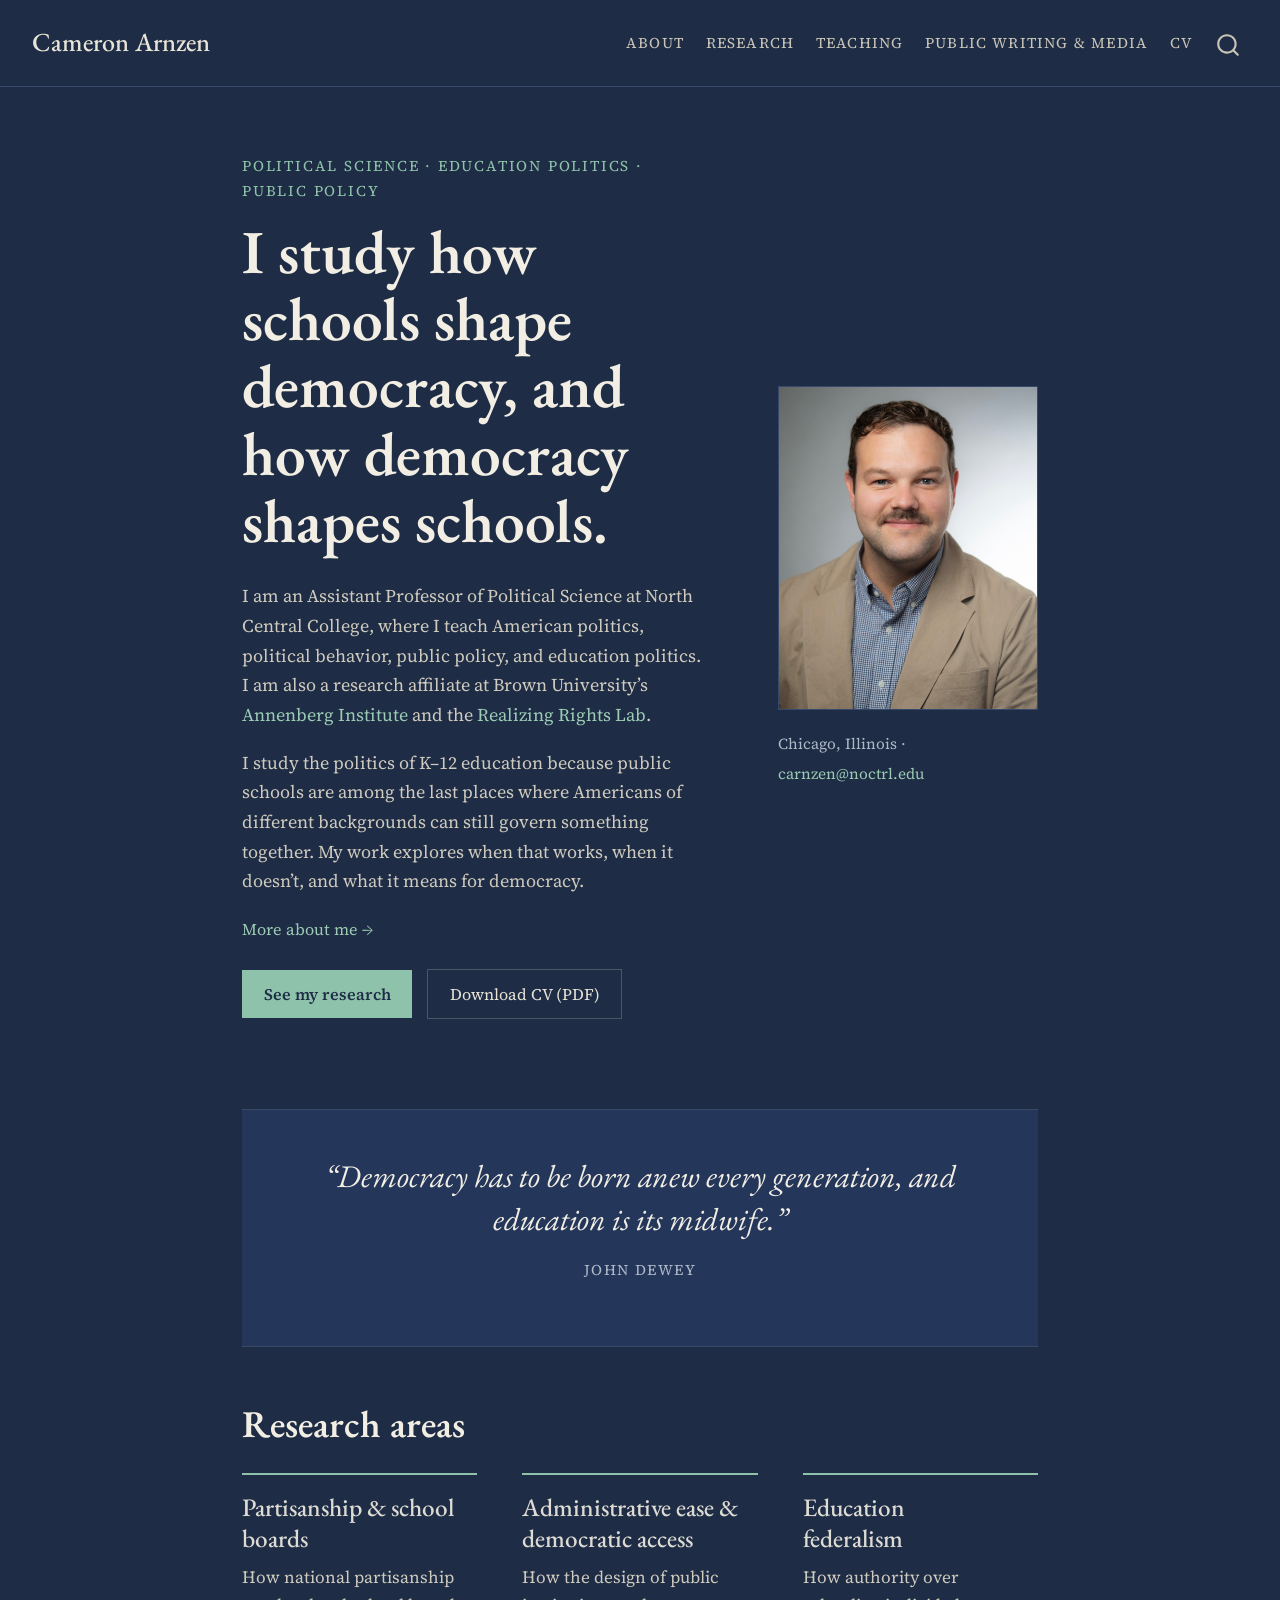
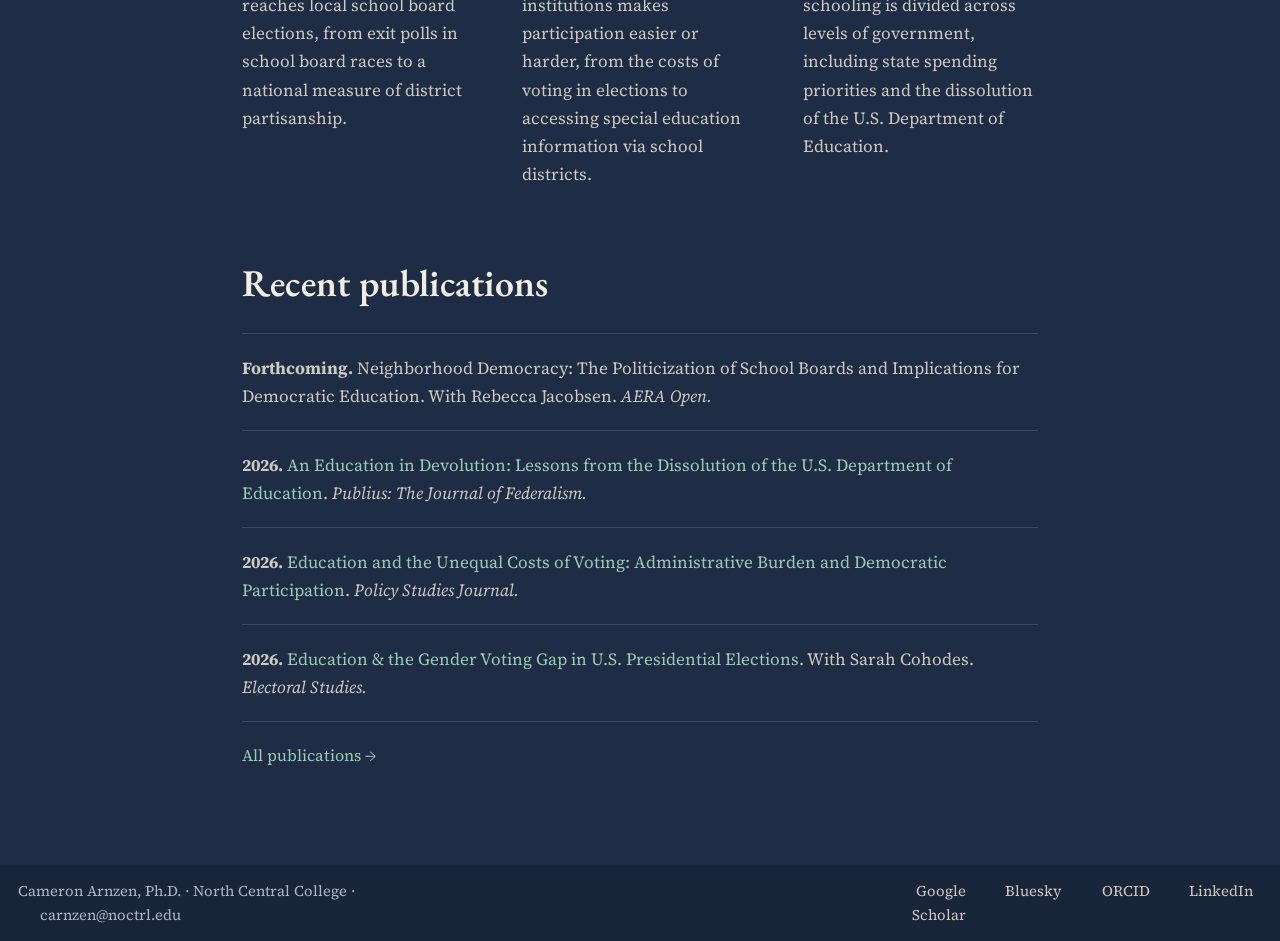
==== commit bd23b32a: "Update from CV; add talks and reports" ====
--- a/docs/index.html
+++ b/docs/index.html
@@ -46,7 +46,7 @@
 <link href="site_libs/quarto-html/quarto-syntax-highlighting-dark-0ae969d3293726db143f6e9eb89af930.css" rel="stylesheet" id="quarto-text-highlighting-styles">
 <script src="site_libs/bootstrap/bootstrap.min.js"></script>
 <link href="site_libs/bootstrap/bootstrap-icons.css" rel="stylesheet">
-<link href="site_libs/bootstrap/bootstrap-bcdbeab6be72b3ba2385ef0e47538c5f.min.css" rel="stylesheet" append-hash="true" id="quarto-bootstrap" data-mode="dark">
+<link href="site_libs/bootstrap/bootstrap-fa60f67ae503ca3a6656053df5462b7f.min.css" rel="stylesheet" append-hash="true" id="quarto-bootstrap" data-mode="dark">
 <script src="site_libs/quarto-contrib/glightbox/glightbox.min.js"></script>
 <link href="site_libs/quarto-contrib/glightbox/glightbox.min.css" rel="stylesheet">
 <link href="site_libs/quarto-contrib/glightbox/lightbox.css" rel="stylesheet">
@@ -140,7 +140,7 @@
 <div class="hero">
 <div class="hero-text">
 <div class="eyebrow">
-<p>Political Science · Education Politics</p>
+<p>Political Science · Education Politics · Public Policy</p>
 </div>
 <section id="i-study-how-schools-shape-democracy-and-how-democracy-shapes-schools." class="level1 unnumbered unlisted">
 <h1 class="unnumbered unlisted">I study how schools shape democracy, and how democracy shapes schools.</h1>
@@ -152,7 +152,7 @@
 </div>
 <div class="hero-photo">
 <p><a href="images/headshot.jpg" class="lightbox" data-gallery="quarto-lightbox-gallery-1"><img src="images/headshot.jpg" class="img-fluid" alt="Cameron Arnzen"></a></p>
-<p><span class="muted" style="font-size: 0.85rem">Naperville, Illinois · <a href="mailto:carnzen@noctrl.edu">carnzen@noctrl.edu</a></span></p>
+<p><span class="muted" style="font-size: 0.85rem">Chicago, Illinois · <a href="mailto:carnzen@noctrl.edu">carnzen@noctrl.edu</a></span></p>
 </div>
 </div>
 <div class="quote-band">
@@ -166,8 +166,8 @@
 <h3 class="anchored" data-anchor-id="partisanship-school-boards">Partisanship &amp; school boards</h3>
 <p>How national partisanship reaches local school board elections, from exit polls in school board races to a national measure of district partisanship.</p>
 </section>
-<section id="administrative-ease-access" class="level3 area">
-<h3 class="anchored" data-anchor-id="administrative-ease-access">Administrative ease &amp; access</h3>
+<section id="administrative-ease-democratic-access" class="level3 area">
+<h3 class="anchored" data-anchor-id="administrative-ease-democratic-access">Administrative ease &amp; democratic access</h3>
 <p>How the design of public institutions makes participation easier or harder, from the costs of voting in elections to accessing special education information via school districts.</p>
 </section>
 <section id="education-federalism" class="level3 area">
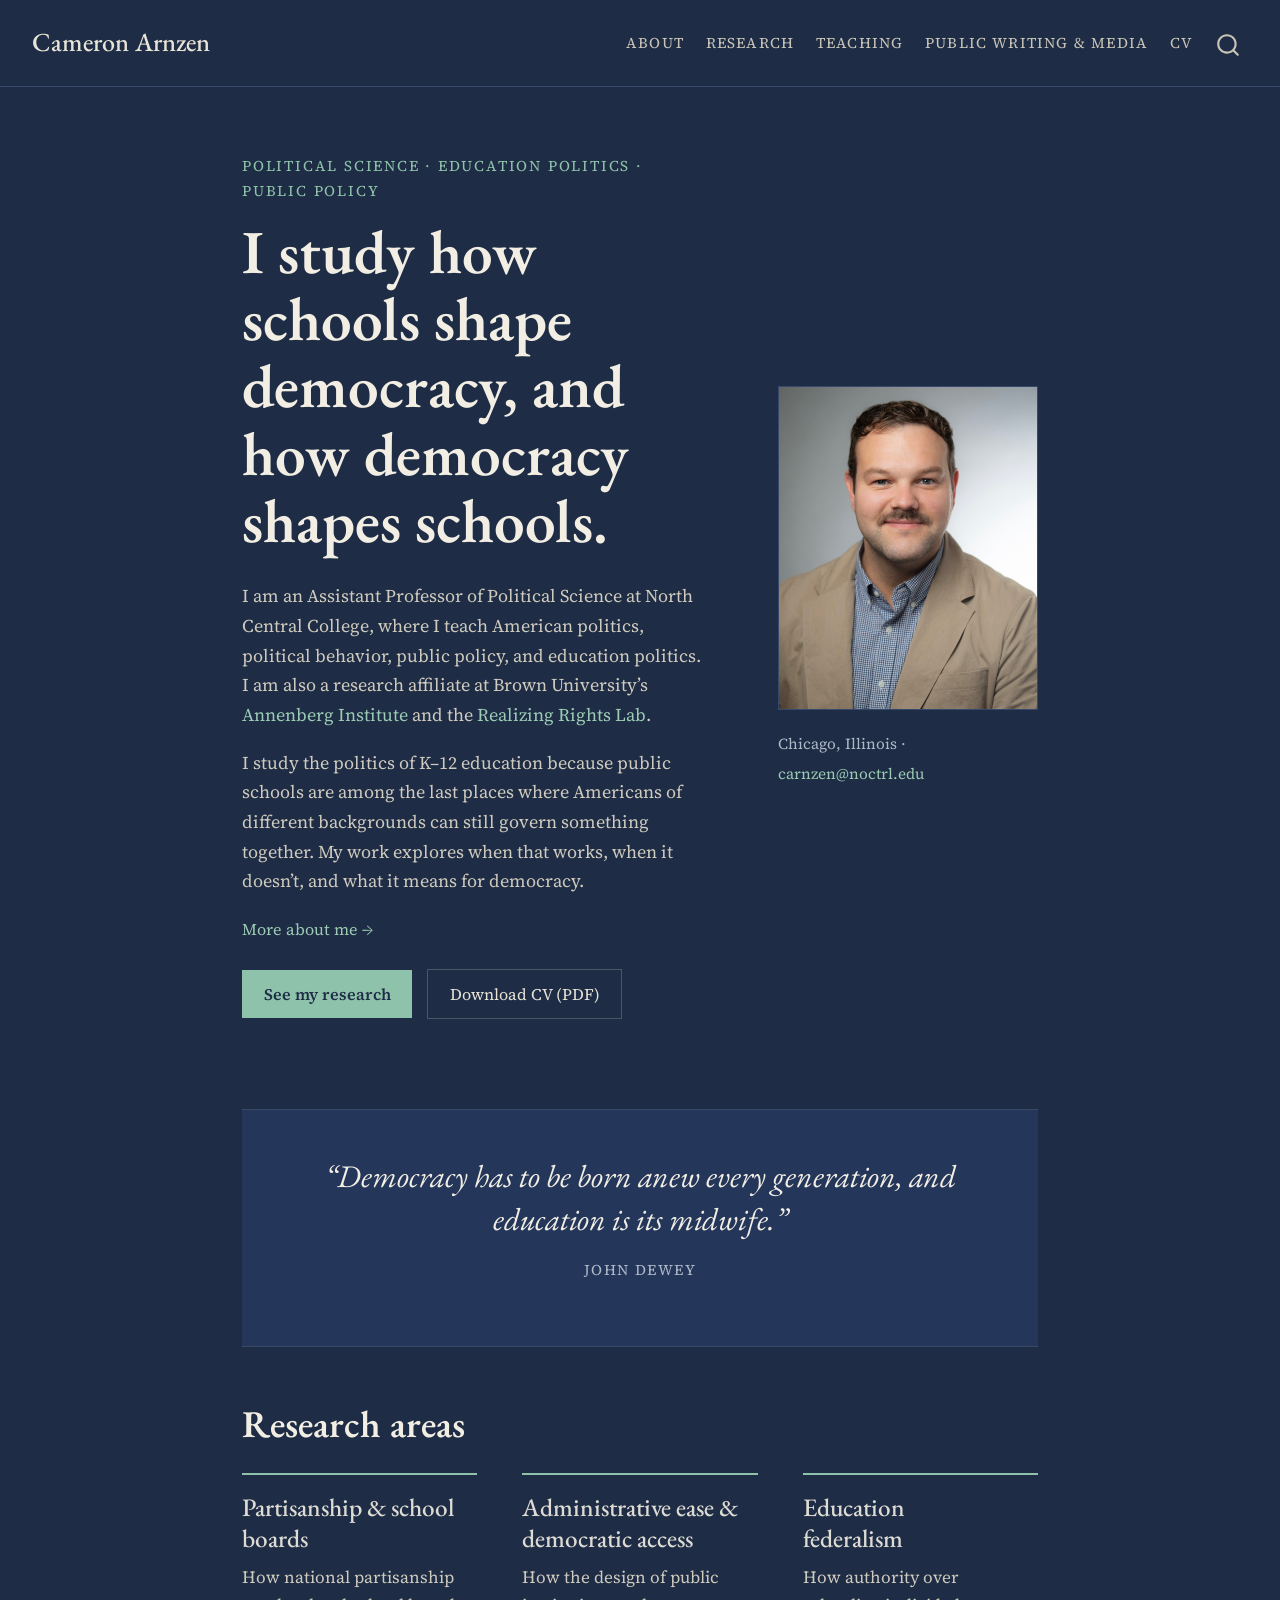
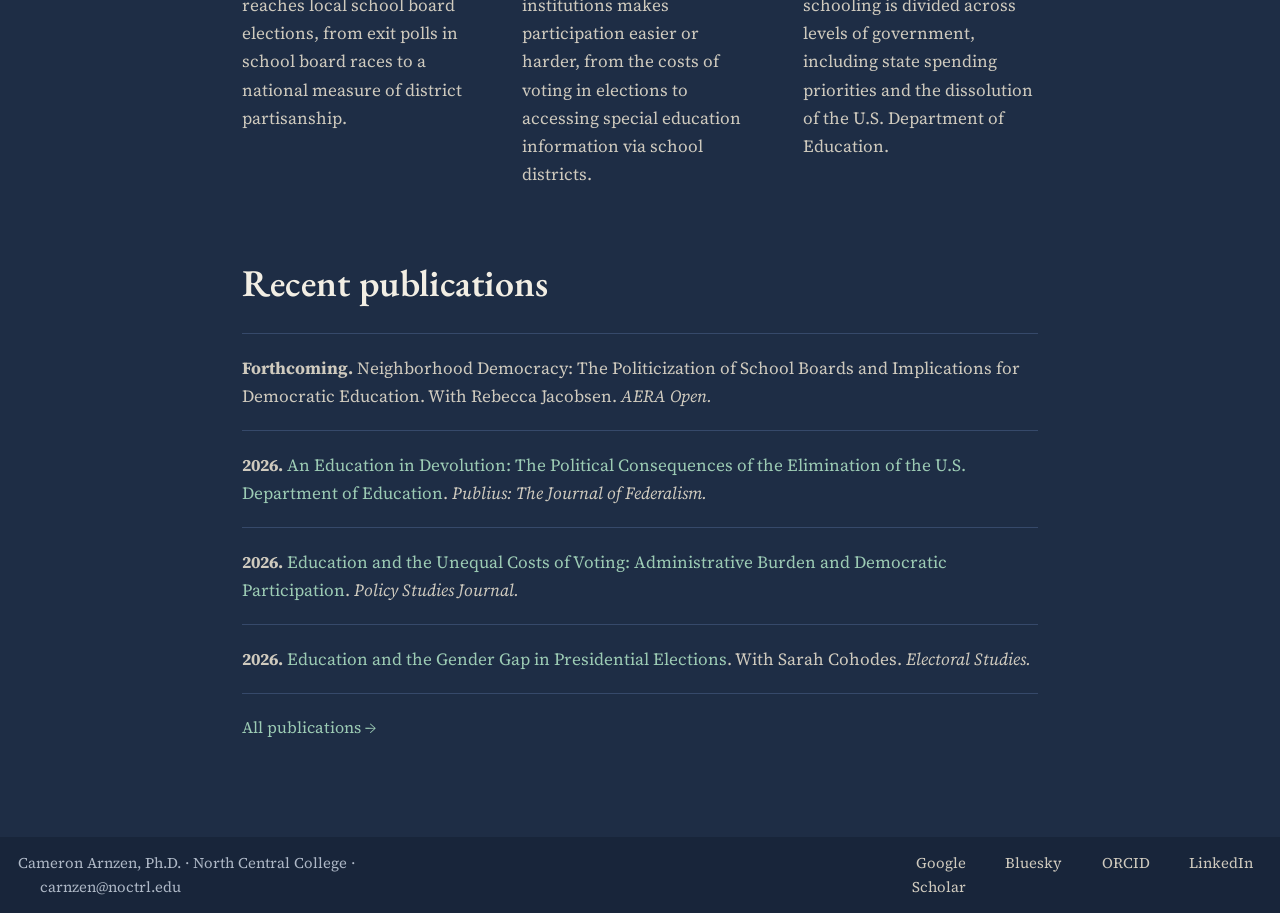
==== commit a07344ce: "Update from CV; add talks and reports" ====
--- a/docs/index.html
+++ b/docs/index.html
@@ -181,9 +181,9 @@
 <div class="pub-list">
 <ul>
 <li><strong>Forthcoming.</strong> Neighborhood Democracy: The Politicization of School Boards and Implications for Democratic Education. With Rebecca Jacobsen. <em>AERA Open.</em></li>
-<li><strong>2026.</strong> <a href="https://academic.oup.com/publius/article-abstract/56/3/690/8710125">An Education in Devolution: Lessons from the Dissolution of the U.S. Department of Education</a>. <em>Publius: The Journal of Federalism.</em></li>
+<li><strong>2026.</strong> <a href="https://academic.oup.com/publius/article-abstract/56/3/690/8710125">An Education in Devolution: The Political Consequences of the Elimination of the U.S. Department of Education</a>. <em>Publius: The Journal of Federalism.</em></li>
 <li><strong>2026.</strong> <a href="https://onlinelibrary.wiley.com/doi/abs/10.1111/psj.70106">Education and the Unequal Costs of Voting: Administrative Burden and Democratic Participation</a>. <em>Policy Studies Journal.</em></li>
-<li><strong>2026.</strong> <a href="https://www.sciencedirect.com/science/article/pii/S0261379426000703">Education &amp; the Gender Voting Gap in U.S. Presidential Elections</a>. With Sarah Cohodes. <em>Electoral Studies.</em></li>
+<li><strong>2026.</strong> <a href="https://www.sciencedirect.com/science/article/pii/S0261379426000703">Education and the Gender Gap in Presidential Elections</a>. With Sarah Cohodes. <em>Electoral Studies.</em></li>
 </ul>
 </div>
 <p><a href="./research.html" class="see-all">All publications →</a></p>
